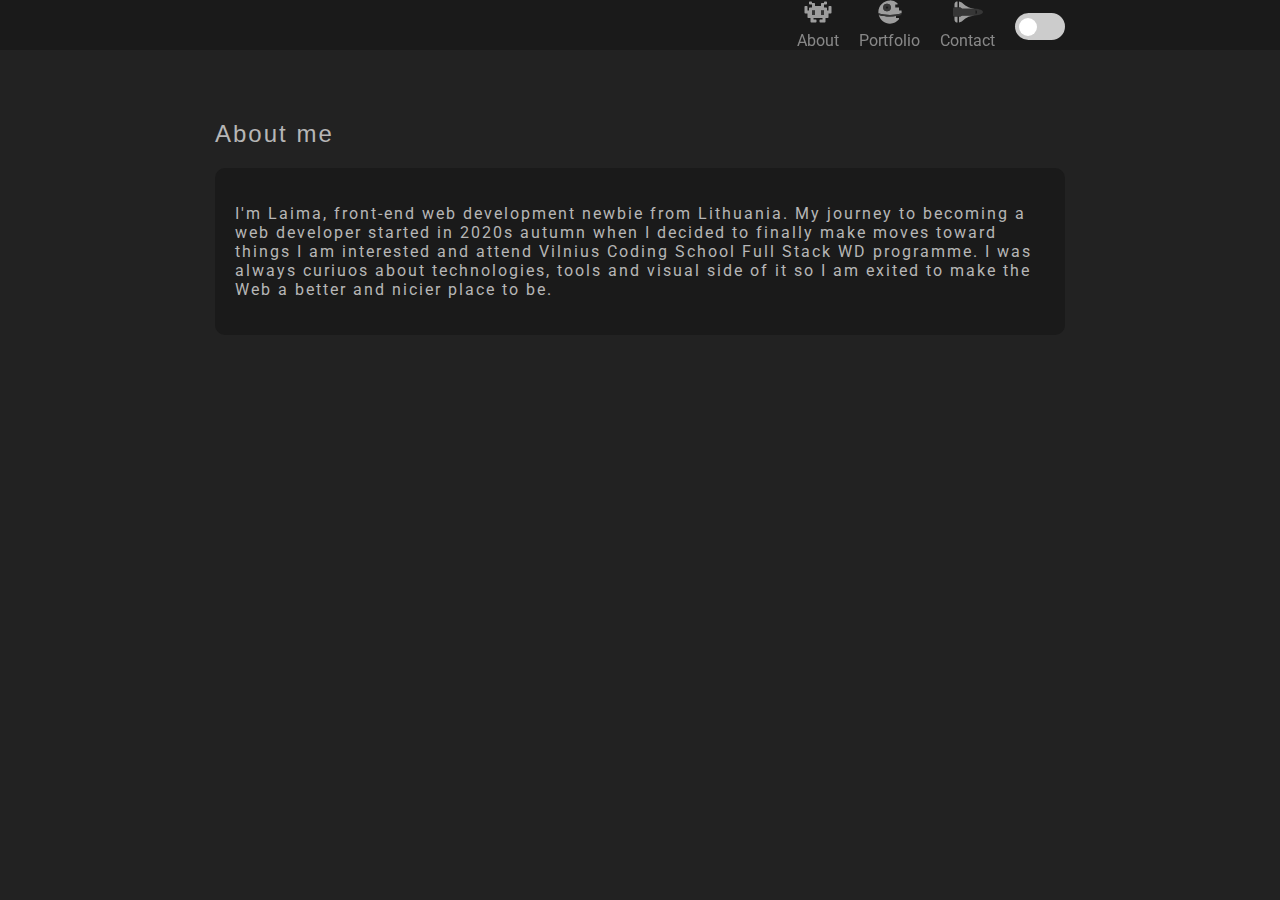
==== about.html @ 83131ff0 "changing website appearance" ====
<!DOCTYPE html>
<html lang="en">
  <head>
    <meta charset="UTF-8" />
    <meta http-equiv="X-UA-Compatible" content="IE=edge" />
    <meta name="viewport" content="width=device-width, initial-scale=1.0" />
    <link rel="icon" type="image/png" sizes="16x16" href="favicon.ico" />
    <link rel="preconnect" href="https://fonts.gstatic.com" />
    <link
      href="https://fonts.googleapis.com/css2?family=La+Belle+Aurore&family=Roboto&display=swap"
      rel="stylesheet"
    />
    <link
      rel="stylesheet"
      href="https://cdnjs.cloudflare.com/ajax/libs/font-awesome/5.15.1/css/all.min.css"
      integrity="sha512-+4zCK9k+qNFUR5X+cKL9EIR+ZOhtIloNl9GIKS57V1MyNsYpYcUrUeQc9vNfzsWfV28IaLL3i96P9sdNyeRssA=="
      crossorigin="anonymous"
    />
    <title>Laima Namajunaite Front-end web development portfolio</title>
    <title>About me</title>
    <meta
      name="description"
      content="Need a professional website for you and your product? In 21st century websites must be unforgetable to keep your customer attention. We will make it happen."
    />
    <meta
      name="keywords"
      content="HTML, CSS, SCSS, JavaScript, Web Development, Front-End, Wordpress"
    />
    <!-- Custom CSS -->
    <link rel="stylesheet" href="/css/style.css" />
    <!-- Custom JavaScript -->
    <script defer src="./script.js" type="module"></script>
  </head>
  <body>
    <!-- N a v i g a t i o n -->
    <header>
      <!-- created with script.js -->
    </header>
    <main>
      <section class="theme-switch-wrapper"></section>
      <!-- A b o u t  m e -->

      <section id="aboutMe" data-aos="fade-right" data-aos-delay="1000">
        <h2>About me</h2>
        <div class="about">
          <p>
            I'm Laima, front-end web development newbie from Lithuania. My
            journey to becoming a web developer started in 2020s autumn when I
            decided to finally make moves toward things I am interested and
            attend Vilnius Coding School Full Stack WD programme. I was always
            curiuos about technologies, tools and visual side of it so I am
            exited to make the Web a better and nicier place to be.
          </p>
        </div>
      </section>
    </main>
    <footer></footer>
  </body>
</html>
---- css/style.css ----
:root {
  font-size: 16px;
  font-family: 'Roboto', sans-serif;
  --text-primary: #b6b6b6;
  --text-secondary: #ececec;
  --nav-primary: #1a1a1a;
  --nav-secondary: #141418;
  --background: #222222;
  --main-color: #41ffe8;
  --text-shadow: crimson;
  --transition-speed: 600ms;
}

[data-theme='light'] {
  --background: #eeecec;
  --nav-primary: #a09f9f;
  --nav-secondary: #b4afaf;
  --text-primary: #464242;
  --text-secondary: #3d3d3d;
  --main-color: #f8b538;
  --text-shadow: #3d3d3d;
}

html {
  box-sizing: border-box;
  scroll-behavior: smooth;
}

body {
  color: var(--text-secondary);
  background-color: var(--background);
  margin: 0;
  padding: 0;
}

.theme-switch-wrapper {
  display: flex;
  align-items: center;
  float: right;
  right: 25px;
  top: 30px;
  margin: 10px;
}

.theme-switch-wrapper .span {
  font-size: 0.7rem;
}

.toggle-text {
  position: relative;
  top: -4px;
  right: 5px;
  color: var(--text-primary);
}

.theme-switch {
  display: inline-block;
  position: relative;
  height: 27px;
  width: 50px;
}

.theme-switch input {
  opacity: 0;
  width: 0;
  height: 0;
}

.slider {
  position: absolute;
  cursor: pointer;
  top: 0;
  left: 0;
  right: 0;
  bottom: 0;
  background-color: #ccc;
  transition: 0.4s;
}

.slider::before {
  position: absolute;
  content: '';
  height: 18px;
  width: 18px;
  left: 4px;
  bottom: 4px;
  background-color: white;
  transition: 0.4s;
}

input:checked + .slider {
  background: var(--text-secondary);
}

input:checked + .slider::before {
  transform: translateX(26px);
  transform: translateX(26px);
}

.slider.round {
  border-radius: 34px;
}

.slider.round::before {
  border-radius: 50%;
}

.moon {
  font-size: 18px;
}

.fa-sun {
  display: none;
}

h1 {
  margin-top: 5px;
  margin-bottom: 5px;
}

h2 {
  font-size: 1.5rem;
  letter-spacing: 2px;
  font-family: 'Open Sans', sans-serif;
  letter-spacing: 2px;
  color: var(--text-primary);
  font-weight: 400;
}

.h1span {
  font-family: 'La Belle Aurore', cursive;
  color: #515152;
  display: flex;
  flex-wrap: wrap;
}

.bodyTagDiv {
  transform: translateX(-20px);
  padding-bottom: 70px;
}

body::-webkit-scrollbar {
  width: 0.25rem;
}

body::-webkit-scrollbar-track {
  background: #1e1e24;
}

body::-webkit-scrollbar-thumb {
  background: var(--main-color);
}

main {
  padding: 1rem;
  padding-top: 100px;
  max-width: 850px;
  margin: auto;
}

header {
  width: 100%;
  position: fixed;
  background-color: var(--nav-primary);
  z-index: 10;
}

.navbar {
  display: flex;
  justify-content: space-between;
  align-items: center;
  width: 100%;
  max-width: 850px;
  margin: auto;
}

.logo {
  color: var(--main-color);
  font-size: 3rem;
  padding: 1rem;
  text-shadow: 0 -5px 1px var(--text-shadow);
}

.navbar-nav {
  display: flex;
  align-items: center;
  list-style: none;
  padding: 0;
  margin: 0;
  gap: 20px;
}

.nav-item {
  width: 100%;
  height: 100%;
}

.nav-link {
  display: flex;
  flex-direction: column;
  align-items: center;
  justify-content: center;
  height: 50px;
  color: var(--text-primary);
  text-decoration: none;
  filter: grayscale(100%) opacity(0.7);
  transition: var(--transition-speed);
}

.nav-link svg {
  height: auto;
  width: 100%;
  max-width: 100%;
  width: 2rem;
}

.nav-link:hover {
  filter: grayscale(0%) opacity(1);
  background: var(--nav-secondary);
  color: var(--text-secondary);
  height: auto;
}

.link-text {
  margin-top: 7px;
}

.fa-primary {
  color: var(--text-shadow);
}

.fa-secondary {
  color: var(--main-color);
}

.fa-primary,
.fa-secondary {
  transition: var(--transition-speed);
}

#text {
  font-size: 4rem;
}

#hero {
  padding-top: 150px;
}

.singleLetterSpan:hover {
  cursor: pointer;
  position: relative;
  display: inline-block;
  color: var(--main-color);
  animation-duration: 1.5s;
  -webkit-font-smoothing: antialiased;
  text-rendering: optimizeLegibility;
  animation-fill-mode: both;
  animation-iteration-count: 1;
  animation-name: rubberBand;
}

@keyframes rubberBand {
  from {
    transform: scale3d(1, 1, 1);
  }
  30% {
    transform: scale3d(1.25, 0.75, 1);
  }
  40% {
    transform: scale3d(0.75, 1.25, 1);
  }
  50% {
    transform: scale3d(1.15, 0.85, 1);
  }
  65% {
    transform: scale3d(0.95, 1.05, 1);
  }
  75% {
    transform: scale3d(1.05, 0.95, 1);
  }
  to {
    transform: scale3d(1, 1, 1);
  }
}

h3,
#contactBtn {
  font-family: 'Open Sans', sans-serif;
  font-size: 0.8rem;
  letter-spacing: 2px;
  color: var(--text-primary);
  font-weight: 400;
}

#contactBtn {
  margin: 40px auto;
  background-color: transparent;
  color: var(--main-color);
  border: 1px solid var(--main-color);
  padding: 7px 30px;
}

#contactBtn:hover {
  background-color: var(--main-color);
  color: #222222;
  cursor: pointer;
}

#contactBtn:focus {
  outline: none;
  box-shadow: none;
}

.about {
  background: var(--nav-primary);
  color: var(--text-primary);
  padding: 20px;
  border-radius: 10px;
  letter-spacing: 2px;
  margin: 0px auto 50px;
}

.about:hover,
.about:focus {
  box-shadow: 0 0.5em 0.5em -0.4em var(--main-color);
  transform: translateY(-0.25em);
}

#portfolioCards {
  display: flex;
  flex-wrap: wrap;
}

.card {
  background: var(--nav-primary);
  border-radius: 2px;
  display: inline-block;
  height: 360px;
  margin-top: 1rem;
  margin-bottom: 1rem;
  margin: 1rem;
  width: 300px;
  max-width: 100%;
}

.card img {
  min-width: 100%;
  min-height: 100%;
  max-width: 100%;
  height: -webkit-fill-available;
  padding: 10px;
}

.card p {
  text-align: center;
}

.webCard {
  width: 500px;
  max-width: 100%;
  height: 350px;
}

.flip-card {
  perspective: 1000px;
}

.flip-card-inner {
  position: relative;
  width: 100%;
  height: 100%;
  text-align: center;
  transition: transform 0.6s;
  transform-style: preserve-3d;
  box-shadow: 0 4px 8px 0 rgba(0, 0, 0, 0.2);
}

.flip-card:hover .flip-card-inner {
  transform: rotateY(180deg);
}

.flip-card-front,
.flip-card-back {
  position: absolute;
  width: 100%;
  height: 100%;
  backface-visibility: hidden;
}

.flip-card-front {
  background-color: #bbb;
  color: black;
}

.flip-card-back {
  background-color: var(--nav-primary);
  color: var(--text-primary);
  transform: rotateY(180deg);
  font-size: 2rem;
}

.card:hover {
  cursor: pointer;
  box-shadow: 0 14px 28px rgba(0, 0, 0, 0.25), 0 10px 10px rgba(0, 0, 0, 0.22);
}

#contact {
  margin: 50px auto;
}

.contactMe {
  margin: 0 auto;
  display: flex;
  list-style: none;
  width: auto;
}

.contact-link {
  color: var(--main-color);
  font-size: 4rem;
  padding: 1rem;
  text-shadow: 0 -3px 1px var(--text-shadow);
}

.contact-link:hover {
  cursor: pointer;
  text-shadow: 0 -5px 1px var(--text-shadow);
}

@media only screen and (max-width: 600px) {
  main {
    margin: 0;
  }
  .contactMe {
    margin: 40px auto;
    display: grid;
    grid-template-areas: 'g l' 'i c';
  }
  .contactMe .git {
    grid-area: g;
  }
  .contactMe .linkedin {
    grid-area: l;
  }
  .contactMe .insta {
    grid-area: i;
  }
  .contactMe .codepen {
    grid-area: c;
  }
  .contactMe ul {
    padding: none;
  }
  #text {
    height: 180px;
    font-size: 3rem;
  }
  .card {
    height: 300px;
    margin: 20px auto;
  }
  .webCard {
    width: 350px;
    height: 200px;
    margin: 20px auto;
  }
}
/*# sourceMappingURL=style.css.map */
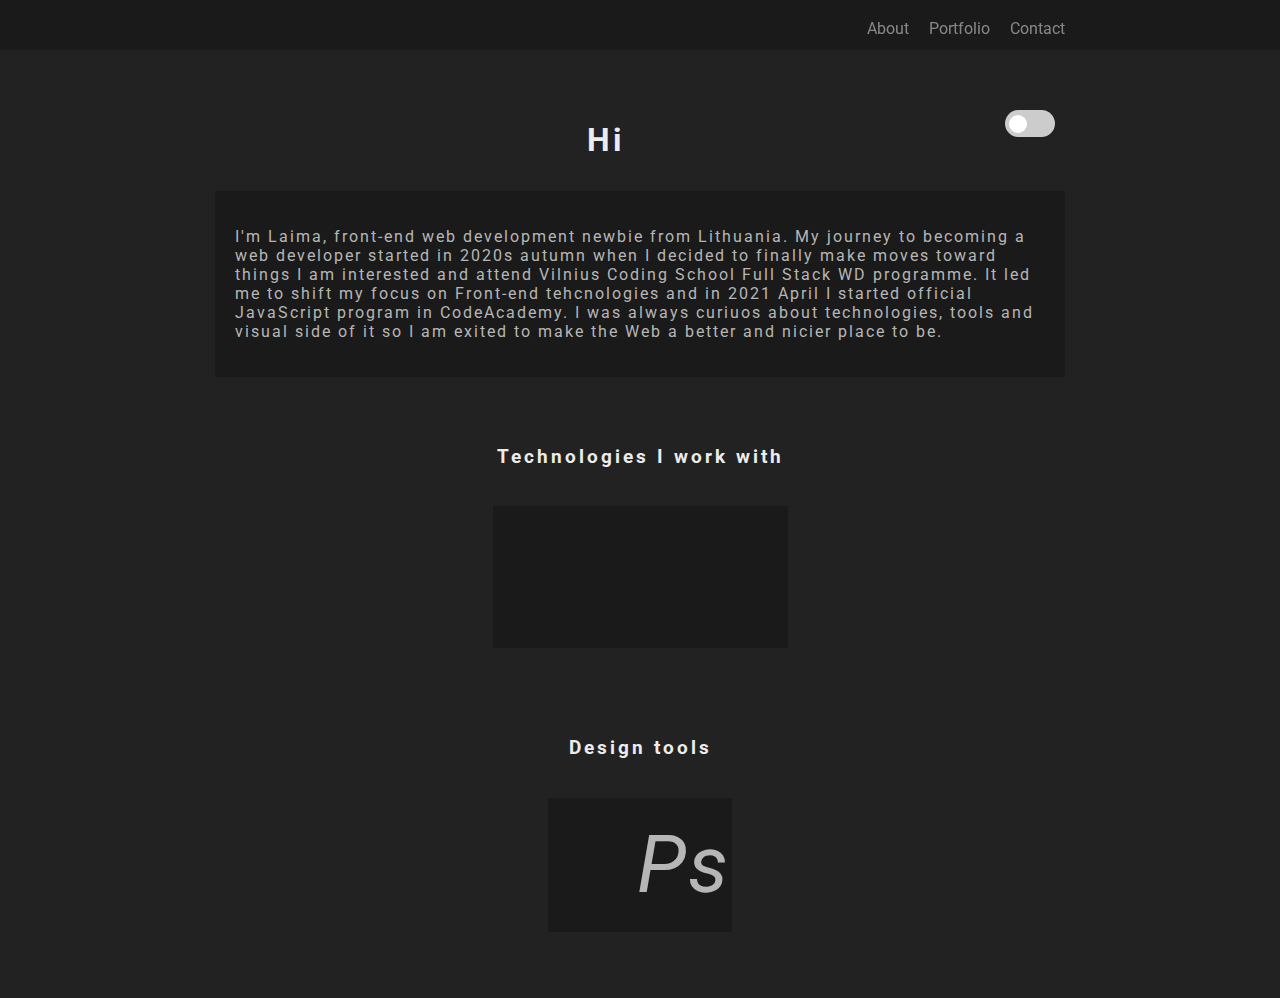
==== commit 93eaed7a: "style changes" ====
--- a/about.html
+++ b/about.html
@@ -27,7 +27,9 @@
       content="HTML, CSS, SCSS, JavaScript, Web Development, Front-End, Wordpress"
     />
     <!-- Custom CSS -->
-    <link rel="stylesheet" href="/css/style.css" />
+    <link rel="stylesheet" href="./css/style.css" />
+    <link rel="stylesheet" href="./css/about.css" />
+
     <!-- Custom JavaScript -->
     <script defer src="./script.js" type="module"></script>
   </head>
@@ -41,16 +43,34 @@
       <!-- A b o u t  m e -->
 
       <section id="aboutMe" data-aos="fade-right" data-aos-delay="1000">
-        <h2>About me</h2>
+        <h1>Hi</h1>
         <div class="about">
           <p>
             I'm Laima, front-end web development newbie from Lithuania. My
             journey to becoming a web developer started in 2020s autumn when I
             decided to finally make moves toward things I am interested and
-            attend Vilnius Coding School Full Stack WD programme. I was always
-            curiuos about technologies, tools and visual side of it so I am
-            exited to make the Web a better and nicier place to be.
+            attend Vilnius Coding School Full Stack WD programme. It led me to
+            shift my focus on Front-end tehcnologies and in 2021 April I started
+            official JavaScript program in CodeAcademy. I was always curiuos
+            about technologies, tools and visual side of it so I am exited to
+            make the Web a better and nicier place to be.
           </p>
+        </div>
+        <div class="about-technologies">
+          <h3>Technologies I work with</h3>
+          <div class="about-technologies-wrapper">
+            <i class="fab fa-html5"></i>
+            <i class="fab fa-css3-alt"></i>
+            <i class="fab fa-js-square"></i>
+            <i class="fab fa-node"></i>
+            <i class="fab fa-react"></i>
+            <i class="fab fa-wordpress"></i>
+          </div>
+          <h3>Design tools</h3>
+          <div class="about-technologies-wrapper">
+            <i class="fab fa-figma"></i>
+            <i>Ps</i>
+          </div>
         </div>
       </section>
     </main>
--- a/css/style.css
+++ b/css/style.css
@@ -1,17 +1,26 @@
+@import url("https://fonts.googleapis.com/css2?family=Poppins:ital,wght@0,100;0,200;0,300;0,400;0,500;0,600;0,700;0,800;0,900;1,100;1,200;1,300;1,400;1,500;1,600;1,700;1,800;1,900&display=swap");
+
 :root {
   font-size: 16px;
-  font-family: 'Roboto', sans-serif;
+  font-family: "Roboto", sans-serif;
+  /* font-family: "Poppins", sans-serif; */
   --text-primary: #b6b6b6;
   --text-secondary: #ececec;
   --nav-primary: #1a1a1a;
   --nav-secondary: #141418;
   --background: #222222;
   --main-color: #41ffe8;
+  /* --main-color: #016eff; */
+  /* --main-color: #41ffe8; */
+  /* --main-color: #dc7a20; */
   --text-shadow: crimson;
+  /* --text-shadow: #fff8f0; */
+  /* --text-shadow: #dc7a20; */
+  --icon-shadow: crimson;
   --transition-speed: 600ms;
 }
 
-[data-theme='light'] {
+[data-theme="light"] {
   --background: #eeecec;
   --nav-primary: #a09f9f;
   --nav-secondary: #b4afaf;
@@ -19,6 +28,24 @@
   --text-secondary: #3d3d3d;
   --main-color: #f8b538;
   --text-shadow: #3d3d3d;
+
+  --background: #dbccbf;
+  --nav-primary: #b4a89e;
+  --nav-secondary: #b4afaa;
+  --text-primary: #eeecec;
+  /* --text-secondary: #5e5147; */
+
+  /* --background: #d1c3ea;
+  --nav-primary: #c6b3e7; */
+
+  --main-color: #016eff;
+  --main-color: #4859ff;
+
+  --text-shadow: #dbccbf;
+  /* --text-shadow: #d7ff4d; */
+
+  --icon-shadow: #9b9087;
+  /* --icon-shadow: #d7ff4d; */
 }
 
 html {
@@ -32,6 +59,8 @@
   margin: 0;
   padding: 0;
 }
+
+/* D a r k  M o d e  T o g g l e */
 
 .theme-switch-wrapper {
   display: flex;
@@ -74,17 +103,18 @@
   right: 0;
   bottom: 0;
   background-color: #ccc;
+  -webkit-transition: 0.4s;
   transition: 0.4s;
 }
-
 .slider::before {
   position: absolute;
-  content: '';
+  content: "";
   height: 18px;
   width: 18px;
   left: 4px;
   bottom: 4px;
   background-color: white;
+  -webkit-transition: 0.4s;
   transition: 0.4s;
 }
 
@@ -94,13 +124,13 @@
 
 input:checked + .slider::before {
   transform: translateX(26px);
+  -ms-transform: translateX(26px);
   transform: translateX(26px);
 }
 
 .slider.round {
   border-radius: 34px;
 }
-
 .slider.round::before {
   border-radius: 50%;
 }
@@ -113,40 +143,13 @@
   display: none;
 }
 
-h1 {
-  margin-top: 5px;
-  margin-bottom: 5px;
-}
-
-h2 {
-  font-size: 1.5rem;
-  letter-spacing: 2px;
-  font-family: 'Open Sans', sans-serif;
-  letter-spacing: 2px;
-  color: var(--text-primary);
-  font-weight: 400;
-}
-
-.h1span {
-  font-family: 'La Belle Aurore', cursive;
-  color: #515152;
-  display: flex;
-  flex-wrap: wrap;
-}
-
-.bodyTagDiv {
-  transform: translateX(-20px);
-  padding-bottom: 70px;
-}
-
+/* S c r o l l b a r  s t y l e */
 body::-webkit-scrollbar {
   width: 0.25rem;
 }
-
 body::-webkit-scrollbar-track {
   background: #1e1e24;
 }
-
 body::-webkit-scrollbar-thumb {
   background: var(--main-color);
 }
@@ -158,20 +161,20 @@
   margin: auto;
 }
 
+/* M e n u   s t y l e */
 header {
   width: 100%;
   position: fixed;
   background-color: var(--nav-primary);
   z-index: 10;
 }
-
 .navbar {
   display: flex;
   justify-content: space-between;
   align-items: center;
-  width: 100%;
   max-width: 850px;
   margin: auto;
+  padding: 0 15px;
 }
 
 .logo {
@@ -216,7 +219,6 @@
 
 .nav-link:hover {
   filter: grayscale(0%) opacity(1);
-  background: var(--nav-secondary);
   color: var(--text-secondary);
   height: auto;
 }
@@ -228,7 +230,6 @@
 .fa-primary {
   color: var(--text-shadow);
 }
-
 .fa-secondary {
   color: var(--main-color);
 }
@@ -238,231 +239,9 @@
   transition: var(--transition-speed);
 }
 
-#text {
-  font-size: 4rem;
-}
-
-#hero {
-  padding-top: 150px;
-}
-
-.singleLetterSpan:hover {
-  cursor: pointer;
-  position: relative;
-  display: inline-block;
-  color: var(--main-color);
-  animation-duration: 1.5s;
-  -webkit-font-smoothing: antialiased;
-  text-rendering: optimizeLegibility;
-  animation-fill-mode: both;
-  animation-iteration-count: 1;
-  animation-name: rubberBand;
-}
-
-@keyframes rubberBand {
-  from {
-    transform: scale3d(1, 1, 1);
-  }
-  30% {
-    transform: scale3d(1.25, 0.75, 1);
-  }
-  40% {
-    transform: scale3d(0.75, 1.25, 1);
-  }
-  50% {
-    transform: scale3d(1.15, 0.85, 1);
-  }
-  65% {
-    transform: scale3d(0.95, 1.05, 1);
-  }
-  75% {
-    transform: scale3d(1.05, 0.95, 1);
-  }
-  to {
-    transform: scale3d(1, 1, 1);
-  }
-}
-
-h3,
-#contactBtn {
-  font-family: 'Open Sans', sans-serif;
-  font-size: 0.8rem;
-  letter-spacing: 2px;
-  color: var(--text-primary);
-  font-weight: 400;
-}
-
-#contactBtn {
-  margin: 40px auto;
-  background-color: transparent;
-  color: var(--main-color);
-  border: 1px solid var(--main-color);
-  padding: 7px 30px;
-}
-
-#contactBtn:hover {
-  background-color: var(--main-color);
-  color: #222222;
-  cursor: pointer;
-}
-
-#contactBtn:focus {
-  outline: none;
-  box-shadow: none;
-}
-
-.about {
-  background: var(--nav-primary);
-  color: var(--text-primary);
-  padding: 20px;
-  border-radius: 10px;
-  letter-spacing: 2px;
-  margin: 0px auto 50px;
-}
-
-.about:hover,
-.about:focus {
-  box-shadow: 0 0.5em 0.5em -0.4em var(--main-color);
-  transform: translateY(-0.25em);
-}
-
-#portfolioCards {
-  display: flex;
-  flex-wrap: wrap;
-}
-
-.card {
-  background: var(--nav-primary);
-  border-radius: 2px;
-  display: inline-block;
-  height: 360px;
-  margin-top: 1rem;
-  margin-bottom: 1rem;
-  margin: 1rem;
-  width: 300px;
-  max-width: 100%;
-}
-
-.card img {
-  min-width: 100%;
-  min-height: 100%;
-  max-width: 100%;
-  height: -webkit-fill-available;
-  padding: 10px;
-}
-
-.card p {
-  text-align: center;
-}
-
-.webCard {
-  width: 500px;
-  max-width: 100%;
-  height: 350px;
-}
-
-.flip-card {
-  perspective: 1000px;
-}
-
-.flip-card-inner {
-  position: relative;
-  width: 100%;
-  height: 100%;
-  text-align: center;
-  transition: transform 0.6s;
-  transform-style: preserve-3d;
-  box-shadow: 0 4px 8px 0 rgba(0, 0, 0, 0.2);
-}
-
-.flip-card:hover .flip-card-inner {
-  transform: rotateY(180deg);
-}
-
-.flip-card-front,
-.flip-card-back {
-  position: absolute;
-  width: 100%;
-  height: 100%;
-  backface-visibility: hidden;
-}
-
-.flip-card-front {
-  background-color: #bbb;
-  color: black;
-}
-
-.flip-card-back {
-  background-color: var(--nav-primary);
-  color: var(--text-primary);
-  transform: rotateY(180deg);
-  font-size: 2rem;
-}
-
-.card:hover {
-  cursor: pointer;
-  box-shadow: 0 14px 28px rgba(0, 0, 0, 0.25), 0 10px 10px rgba(0, 0, 0, 0.22);
-}
-
-#contact {
-  margin: 50px auto;
-}
-
-.contactMe {
-  margin: 0 auto;
-  display: flex;
-  list-style: none;
-  width: auto;
-}
-
-.contact-link {
-  color: var(--main-color);
-  font-size: 4rem;
-  padding: 1rem;
-  text-shadow: 0 -3px 1px var(--text-shadow);
-}
-
-.contact-link:hover {
-  cursor: pointer;
-  text-shadow: 0 -5px 1px var(--text-shadow);
-}
-
-@media only screen and (max-width: 600px) {
-  main {
-    margin: 0;
-  }
-  .contactMe {
-    margin: 40px auto;
-    display: grid;
-    grid-template-areas: 'g l' 'i c';
-  }
-  .contactMe .git {
-    grid-area: g;
-  }
-  .contactMe .linkedin {
-    grid-area: l;
-  }
-  .contactMe .insta {
-    grid-area: i;
-  }
-  .contactMe .codepen {
-    grid-area: c;
-  }
-  .contactMe ul {
-    padding: none;
-  }
-  #text {
-    height: 180px;
-    font-size: 3rem;
-  }
-  .card {
-    height: 300px;
-    margin: 20px auto;
-  }
-  .webCard {
-    width: 350px;
-    height: 200px;
-    margin: 20px auto;
-  }
-}
-/*# sourceMappingURL=style.css.map */+.animated-text-wrapper {
+  display: flex;
+  justify-content: center;
+  align-items: center;
+  height: 380px;
+}
--- a/css/about.css
+++ b/css/about.css
@@ -0,0 +1,54 @@
+/*  A b o u t */
+
+.about {
+  background: var(--nav-primary);
+  color: var(--text-primary);
+  padding: 20px;
+  letter-spacing: 2px;
+  margin: 0px auto 50px;
+  /* box-shadow: 0px 0px 12px 2px var(--text-primary); */
+}
+
+/* .about:hover,
+.about:focus {
+  box-shadow: 0 0.5em 0.5em -0.4em var(--main-color);
+  transform: translateY(-0.25em);
+} */
+#aboutMe h1 {
+  padding-bottom: 10px;
+  text-align: center;
+  letter-spacing: 3px;
+}
+
+.about-technologies {
+  display: flex;
+  flex-direction: column;
+  gap: 20px;
+  text-align: center;
+}
+.about-technologies h3 {
+  letter-spacing: 3px;
+}
+
+.about-technologies-wrapper {
+  display: flex;
+  flex-wrap: wrap;
+  justify-content: center;
+  gap: 51px;
+
+  background: var(--nav-primary);
+  color: var(--text-primary);
+  padding: 20px;
+  letter-spacing: 2px;
+  margin: 0px auto 50px;
+  /* box-shadow: 0px 0px 12px 2px var(--text-primary); */
+}
+
+.about-technologies-wrapper i {
+  width: calc(100% / 4);
+  max-width: 100%;
+  font-size: 5em;
+  display: flex;
+  justify-content: center;
+  align-items: center;
+}
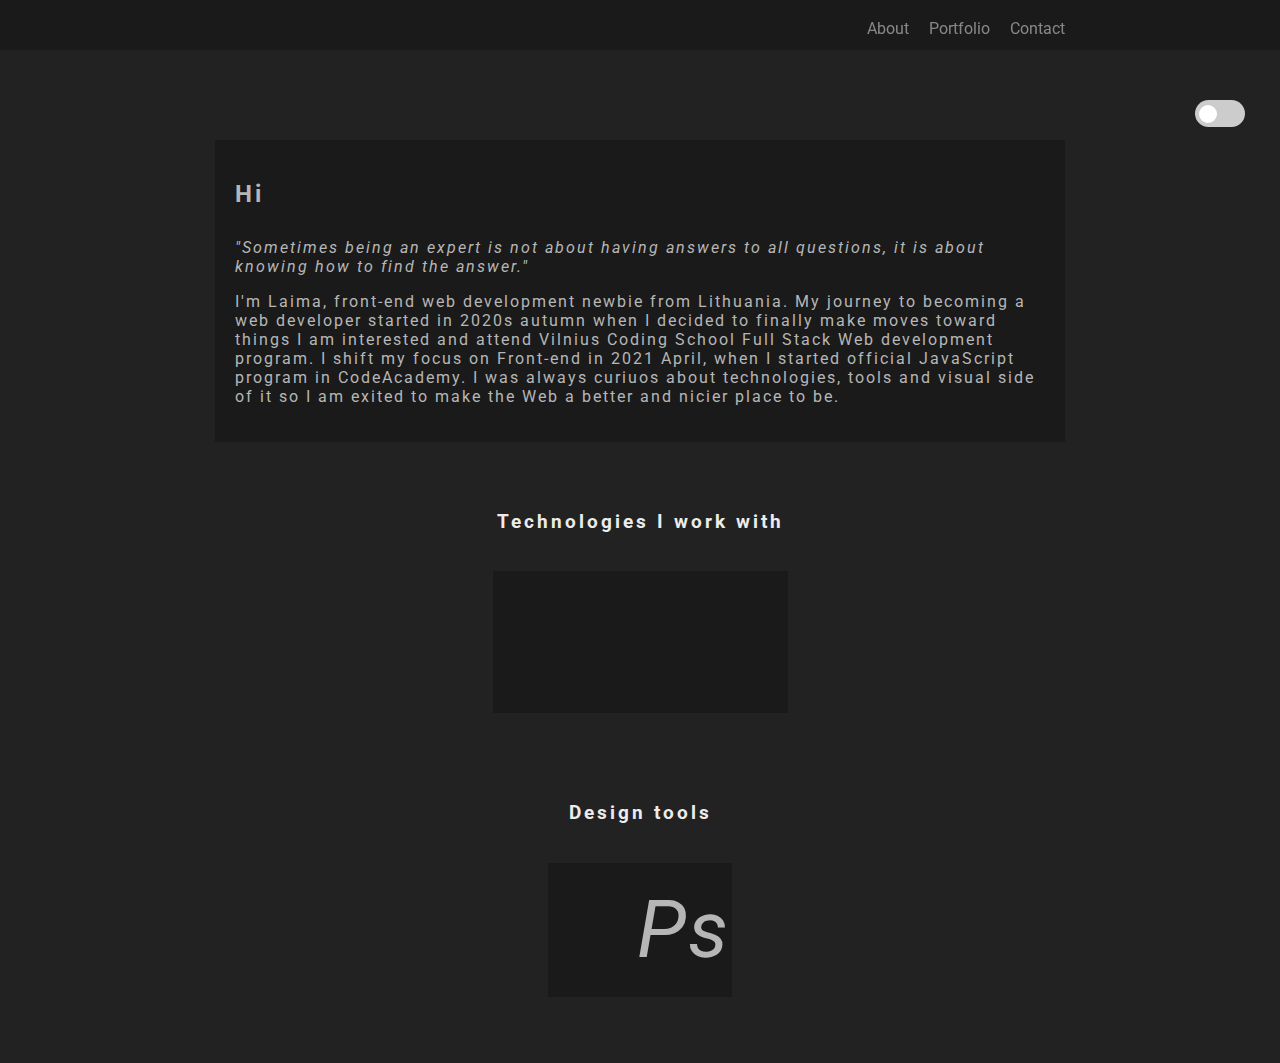
==== commit adb4d3ba: "styling website" ====
--- a/about.html
+++ b/about.html
@@ -4,7 +4,12 @@
     <meta charset="UTF-8" />
     <meta http-equiv="X-UA-Compatible" content="IE=edge" />
     <meta name="viewport" content="width=device-width, initial-scale=1.0" />
-    <link rel="icon" type="image/png" sizes="16x16" href="favicon.ico" />
+    <link
+      rel="icon"
+      type="image/png"
+      sizes="16x16"
+      href="./assets/logoBlack.svg"
+    />
     <link rel="preconnect" href="https://fonts.gstatic.com" />
     <link
       href="https://fonts.googleapis.com/css2?family=La+Belle+Aurore&family=Roboto&display=swap"
@@ -43,17 +48,21 @@
       <!-- A b o u t  m e -->
 
       <section id="aboutMe" data-aos="fade-right" data-aos-delay="1000">
-        <h1>Hi</h1>
         <div class="about">
+          <h2>Hi</h2>
+          <p class="quote">
+            "Sometimes being an expert is not about having answers to all
+            questions, it is about knowing how to find the answer.‌‌‌‌"
+          </p>
           <p>
             I'm Laima, front-end web development newbie from Lithuania. My
             journey to becoming a web developer started in 2020s autumn when I
             decided to finally make moves toward things I am interested and
-            attend Vilnius Coding School Full Stack WD programme. It led me to
-            shift my focus on Front-end tehcnologies and in 2021 April I started
-            official JavaScript program in CodeAcademy. I was always curiuos
-            about technologies, tools and visual side of it so I am exited to
-            make the Web a better and nicier place to be.
+            attend Vilnius Coding School Full Stack Web development program. I
+            shift my focus on Front-end in 2021 April, when I started official
+            JavaScript program in CodeAcademy. I was always curiuos about
+            technologies, tools and visual side of it so I am exited to make the
+            Web a better and nicier place to be.
           </p>
         </div>
         <div class="about-technologies">
--- a/css/style.css
+++ b/css/style.css
@@ -1,51 +1,30 @@
-@import url("https://fonts.googleapis.com/css2?family=Poppins:ital,wght@0,100;0,200;0,300;0,400;0,500;0,600;0,700;0,800;0,900;1,100;1,200;1,300;1,400;1,500;1,600;1,700;1,800;1,900&display=swap");
+@import url('https://fonts.googleapis.com/css2?family=Poppins:ital,wght@0,100;0,200;0,300;0,400;0,500;0,600;0,700;0,800;0,900;1,100;1,200;1,300;1,400;1,500;1,600;1,700;1,800;1,900&display=swap');
 
 :root {
   font-size: 16px;
-  font-family: "Roboto", sans-serif;
-  /* font-family: "Poppins", sans-serif; */
+  font-family: 'Roboto', sans-serif;
+  /* font-family: 'Poppins', sans-serif; */
   --text-primary: #b6b6b6;
   --text-secondary: #ececec;
   --nav-primary: #1a1a1a;
   --nav-secondary: #141418;
   --background: #222222;
   --main-color: #41ffe8;
-  /* --main-color: #016eff; */
-  /* --main-color: #41ffe8; */
-  /* --main-color: #dc7a20; */
   --text-shadow: crimson;
-  /* --text-shadow: #fff8f0; */
-  /* --text-shadow: #dc7a20; */
   --icon-shadow: crimson;
   --transition-speed: 600ms;
 }
 
-[data-theme="light"] {
+[data-theme='light'] {
   --background: #eeecec;
   --nav-primary: #a09f9f;
   --nav-secondary: #b4afaf;
   --text-primary: #464242;
   --text-secondary: #3d3d3d;
   --main-color: #f8b538;
+  --main-color: #dc7a20;
   --text-shadow: #3d3d3d;
-
-  --background: #dbccbf;
-  --nav-primary: #b4a89e;
-  --nav-secondary: #b4afaa;
-  --text-primary: #eeecec;
-  /* --text-secondary: #5e5147; */
-
-  /* --background: #d1c3ea;
-  --nav-primary: #c6b3e7; */
-
-  --main-color: #016eff;
-  --main-color: #4859ff;
-
-  --text-shadow: #dbccbf;
-  /* --text-shadow: #d7ff4d; */
-
   --icon-shadow: #9b9087;
-  /* --icon-shadow: #d7ff4d; */
 }
 
 html {
@@ -65,9 +44,10 @@
 .theme-switch-wrapper {
   display: flex;
   align-items: center;
-  float: right;
+  justify-content: flex-end;
+  position: absolute;
   right: 25px;
-  top: 30px;
+  top: 90px;
   margin: 10px;
 }
 
@@ -108,7 +88,7 @@
 }
 .slider::before {
   position: absolute;
-  content: "";
+  content: '';
   height: 18px;
   width: 18px;
   left: 4px;
@@ -182,6 +162,7 @@
   font-size: 3rem;
   padding: 1rem;
   text-shadow: 0 -5px 1px var(--text-shadow);
+  /* text-decoration: none; */
 }
 
 .navbar-nav {
@@ -245,3 +226,13 @@
   align-items: center;
   height: 380px;
 }
+
+/*  Small screens */
+@media only screen and (max-width: 600px) {
+  .theme-switch-wrapper {
+    /* font-size: 0.5rem; */
+  }
+}
+
+@media only screen and (max-width: 400px) {
+}
--- a/css/about.css
+++ b/css/about.css
@@ -6,18 +6,19 @@
   padding: 20px;
   letter-spacing: 2px;
   margin: 0px auto 50px;
-  /* box-shadow: 0px 0px 12px 2px var(--text-primary); */
 }
 
-/* .about:hover,
-.about:focus {
-  box-shadow: 0 0.5em 0.5em -0.4em var(--main-color);
-  transform: translateY(-0.25em);
-} */
-#aboutMe h1 {
+.quote {
+  font-style: italic;
+}
+
+#aboutMe h2 {
   padding-bottom: 10px;
-  text-align: center;
   letter-spacing: 3px;
+}
+
+.about {
+  margin-top: 40px;
 }
 
 .about-technologies {
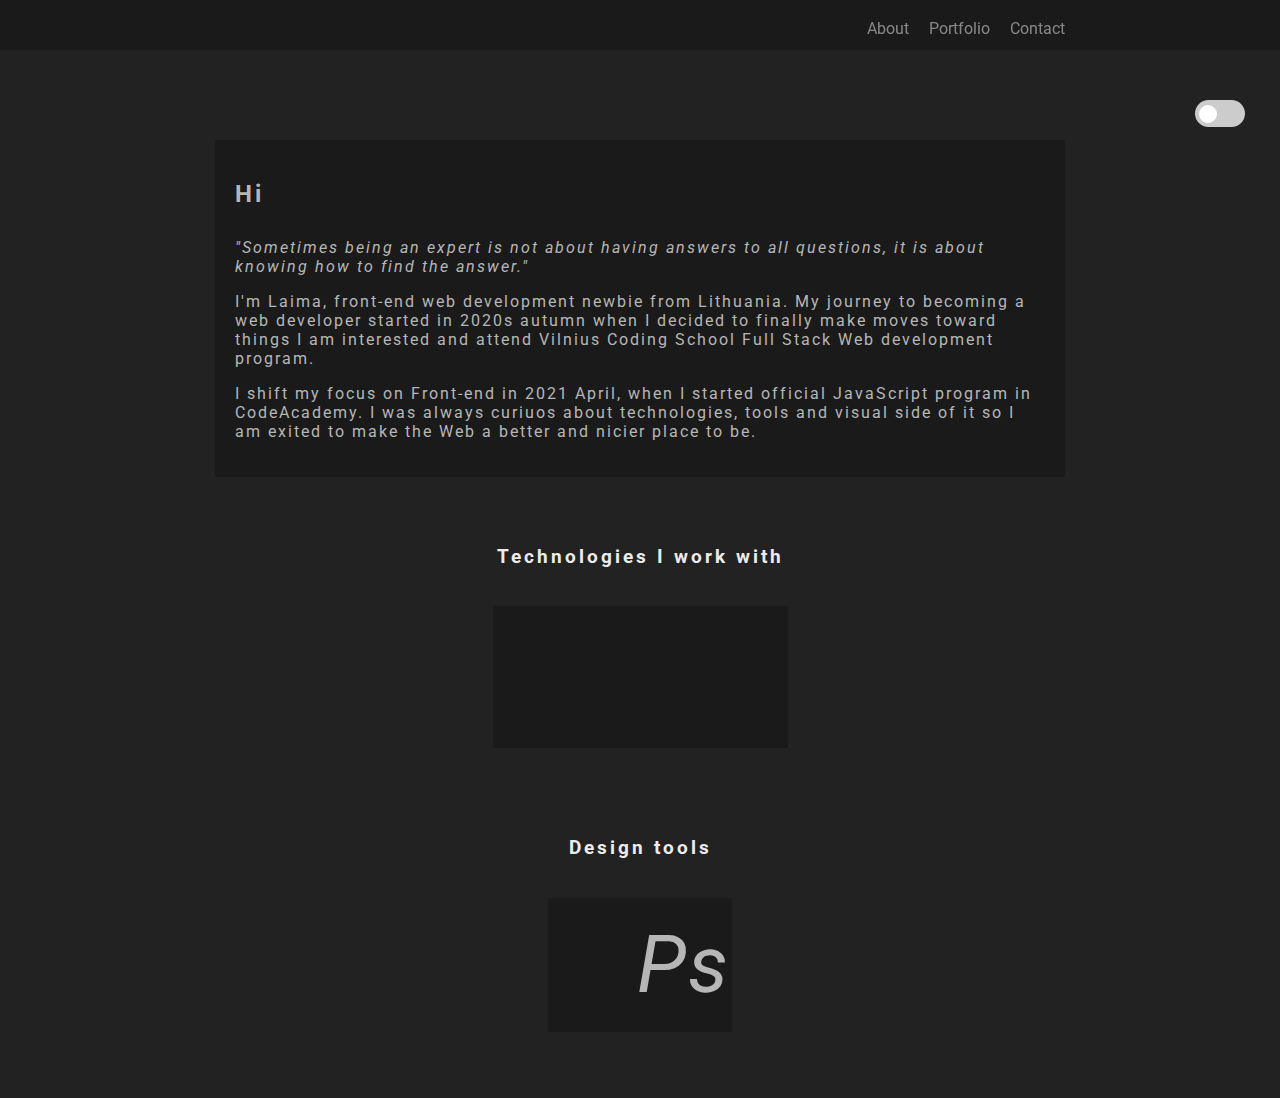
==== commit a2ba13c9: "about me page text edited" ====
--- a/about.html
+++ b/about.html
@@ -58,8 +58,10 @@
             I'm Laima, front-end web development newbie from Lithuania. My
             journey to becoming a web developer started in 2020s autumn when I
             decided to finally make moves toward things I am interested and
-            attend Vilnius Coding School Full Stack Web development program. I
-            shift my focus on Front-end in 2021 April, when I started official
+            attend Vilnius Coding School Full Stack Web development program.
+          </p>
+          <p>
+            I shift my focus on Front-end in 2021 April, when I started official
             JavaScript program in CodeAcademy. I was always curiuos about
             technologies, tools and visual side of it so I am exited to make the
             Web a better and nicier place to be.
